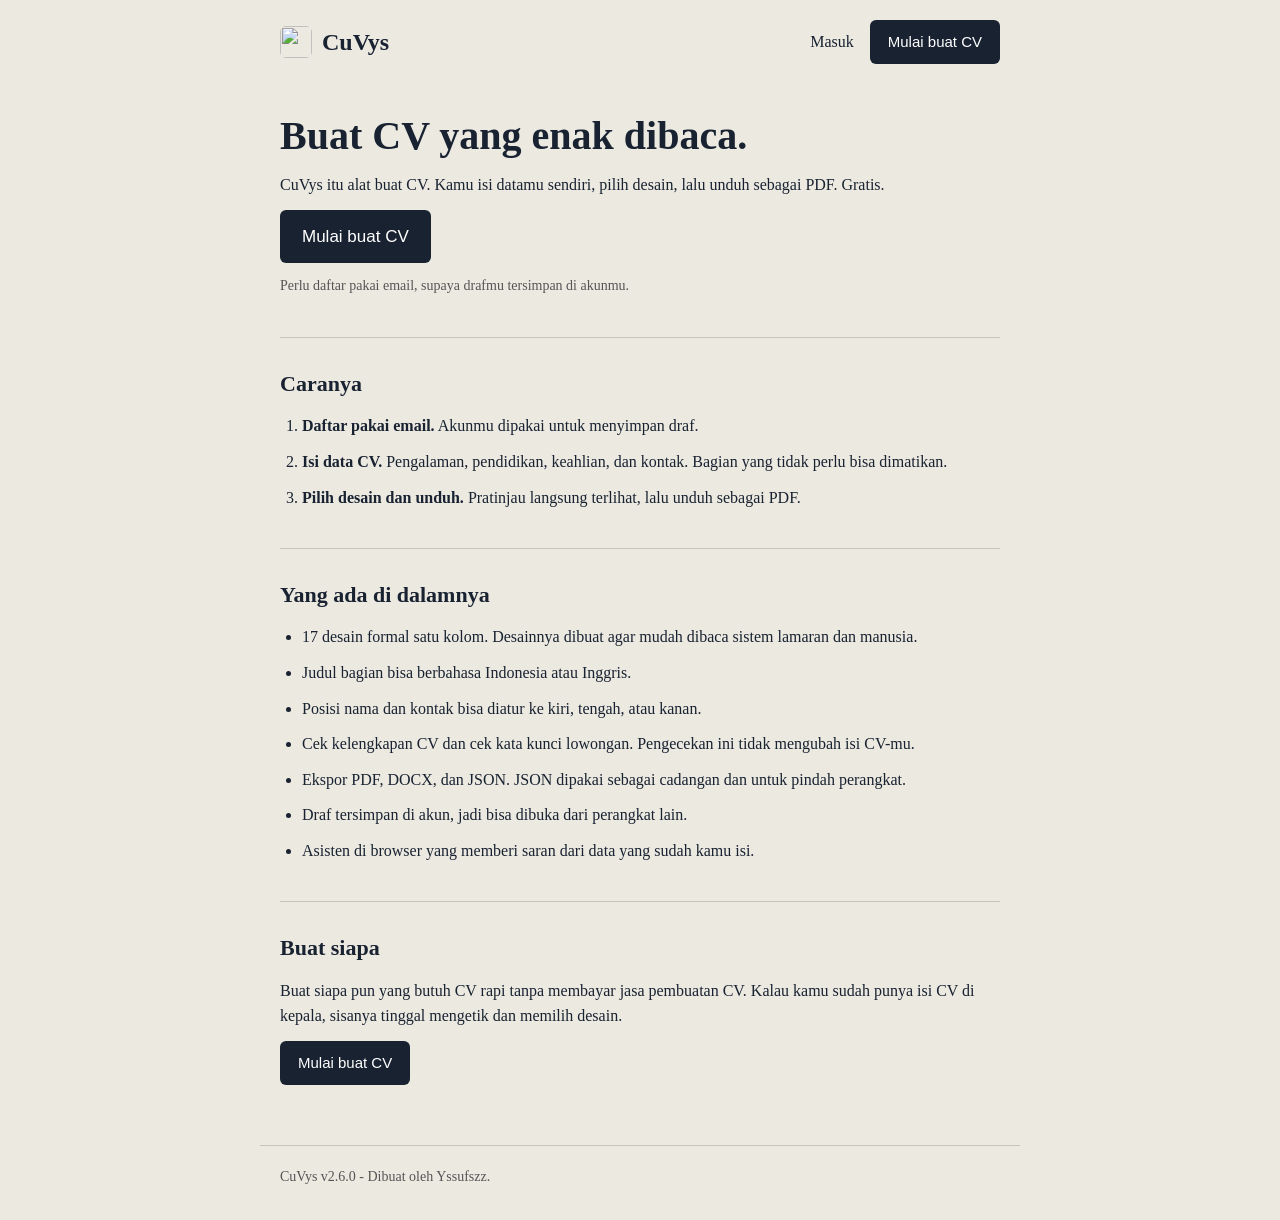
==== index.html @ 2f839fda "CuVys v2.6.0: rebrand ke CuVys, landing page baru di index, aplikasi pindah ke app.html, dash panjan" ====
<!doctype html>
<html lang="id">
<head>
<meta charset="utf-8" />
<meta name="viewport" content="width=device-width, initial-scale=1" />
<!-- CuVys v2.6.0 -->
<title>CuVys</title>
<meta name="description" content="CuVys - Buat CV gratis. Isi data, pilih desain, unduh PDF." />
<link rel="icon" type="image/png" href="icon.png" />
<link rel="stylesheet" href="landing.css?v=v2.6.0" />
</head>
<body>
<header class="top">
  <a class="brand" href="index.html"><img src="icon.png" alt="" width="32" height="32" /><span>CuVys</span></a>
  <nav>
    <a href="app.html">Masuk</a>
    <a class="btn" href="app.html">Mulai buat CV</a>
  </nav>
</header>

<main>
  <section class="hero">
    <h1>Buat CV yang enak dibaca.</h1>
    <p>CuVys itu alat buat CV. Kamu isi datamu sendiri, pilih desain, lalu unduh sebagai PDF. Gratis.</p>
    <p><a class="btn big" href="app.html">Mulai buat CV</a></p>
    <p class="small">Perlu daftar pakai email, supaya drafmu tersimpan di akunmu.</p>
  </section>

  <section>
    <h2>Caranya</h2>
    <ol class="steps">
      <li><strong>Daftar pakai email.</strong> Akunmu dipakai untuk menyimpan draf.</li>
      <li><strong>Isi data CV.</strong> Pengalaman, pendidikan, keahlian, dan kontak. Bagian yang tidak perlu bisa dimatikan.</li>
      <li><strong>Pilih desain dan unduh.</strong> Pratinjau langsung terlihat, lalu unduh sebagai PDF.</li>
    </ol>
  </section>

  <section>
    <h2>Yang ada di dalamnya</h2>
    <ul class="features">
      <li>17 desain formal satu kolom. Desainnya dibuat agar mudah dibaca sistem lamaran dan manusia.</li>
      <li>Judul bagian bisa berbahasa Indonesia atau Inggris.</li>
      <li>Posisi nama dan kontak bisa diatur ke kiri, tengah, atau kanan.</li>
      <li>Cek kelengkapan CV dan cek kata kunci lowongan. Pengecekan ini tidak mengubah isi CV-mu.</li>
      <li>Ekspor PDF, DOCX, dan JSON. JSON dipakai sebagai cadangan dan untuk pindah perangkat.</li>
      <li>Draf tersimpan di akun, jadi bisa dibuka dari perangkat lain.</li>
      <li>Asisten di browser yang memberi saran dari data yang sudah kamu isi.</li>
    </ul>
  </section>

  <section>
    <h2>Buat siapa</h2>
    <p>Buat siapa pun yang butuh CV rapi tanpa membayar jasa pembuatan CV. Kalau kamu sudah punya isi CV di kepala, sisanya tinggal mengetik dan memilih desain.</p>
    <p><a class="btn" href="app.html">Mulai buat CV</a></p>
  </section>
</main>

<footer>
  <p>CuVys v2.6.0 - Dibuat oleh Yssufszz.</p>
</footer>
</body>
</html>
---- landing.css ----
/* CuVys landing - sederhana, tanpa gradien dan tanpa efek menyala. */
* { box-sizing: border-box; }
body {
  margin: 0;
  background: #ece9e1;
  color: #182231;
  font-family: Georgia, "Times New Roman", serif;
  line-height: 1.6;
}
a { color: #182231; }
.top {
  max-width: 760px;
  margin: 0 auto;
  padding: 20px 20px 0;
  display: flex;
  align-items: center;
  justify-content: space-between;
  gap: 16px;
}
.brand {
  display: flex;
  align-items: center;
  gap: 10px;
  text-decoration: none;
  font-size: 24px;
  font-weight: 700;
}
.brand img { display: block; border-radius: 6px; }
nav { display: flex; align-items: center; gap: 16px; }
nav a { text-decoration: none; }
.btn {
  display: inline-block;
  background: #182231;
  color: #fff;
  text-decoration: none;
  padding: 10px 18px;
  border-radius: 6px;
  font-family: Arial, Helvetica, sans-serif;
  font-size: 15px;
}
.btn.big { padding: 13px 22px; font-size: 17px; }
main { max-width: 760px; margin: 0 auto; padding: 20px; }
section { padding: 28px 0; border-top: 1px solid #c9c4b8; }
section:first-child { border-top: none; }
h1 { font-size: 40px; line-height: 1.2; margin: 0 0 12px; }
h2 { font-size: 22px; margin: 0 0 12px; }
p { margin: 0 0 12px; }
p.small { font-size: 14px; color: #555; }
.steps, .features { margin: 0; padding-left: 22px; }
.steps li, .features li { margin-bottom: 10px; }
footer {
  max-width: 760px;
  margin: 0 auto;
  padding: 20px;
  border-top: 1px solid #c9c4b8;
  font-size: 14px;
  color: #555;
}
@media (max-width: 520px) {
  h1 { font-size: 32px; }
  .top { align-items: flex-start; }
  nav { flex-direction: column; align-items: flex-end; gap: 8px; }
}
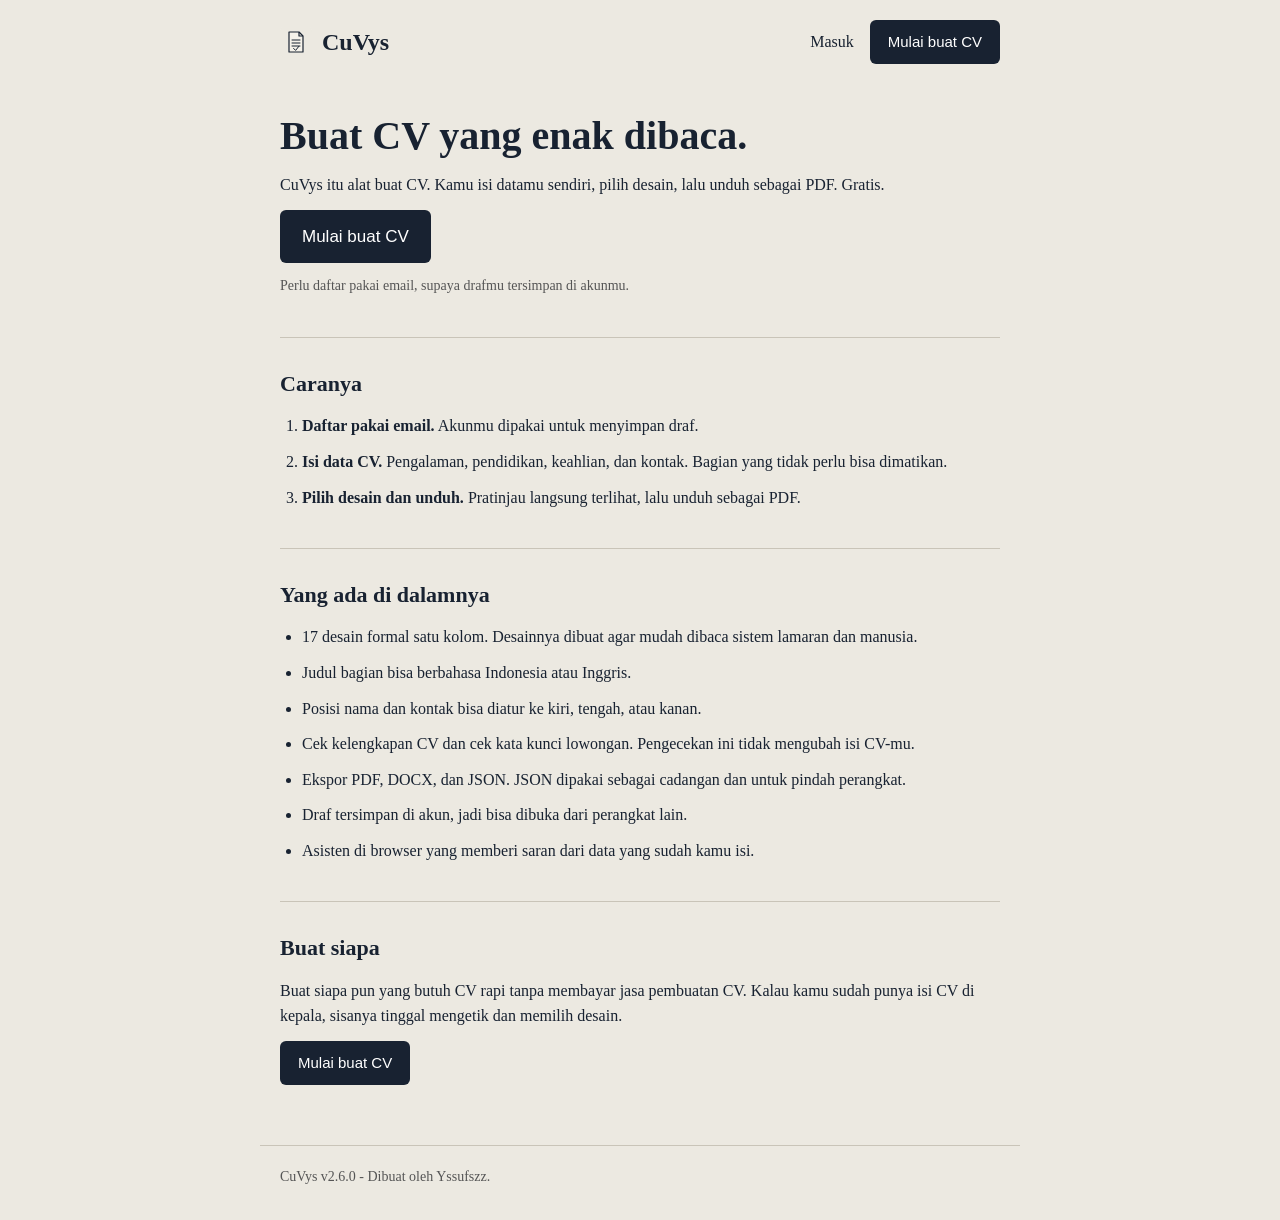
==== commit 7b279da3: "CuVys v2.6.0: ikon SVG untuk situs (favicon dan logo landing)" ====
--- a/index.html
+++ b/index.html
@@ -6,12 +6,12 @@
 <!-- CuVys v2.6.0 -->
 <title>CuVys</title>
 <meta name="description" content="CuVys - Buat CV gratis. Isi data, pilih desain, unduh PDF." />
-<link rel="icon" type="image/png" href="icon.png" />
+<link rel="icon" type="image/svg+xml" href="icon.svg" />
 <link rel="stylesheet" href="landing.css?v=v2.6.0" />
 </head>
 <body>
 <header class="top">
-  <a class="brand" href="index.html"><img src="icon.png" alt="" width="32" height="32" /><span>CuVys</span></a>
+  <a class="brand" href="index.html"><img src="icon.svg" alt="" width="32" height="32" /><span>CuVys</span></a>
   <nav>
     <a href="app.html">Masuk</a>
     <a class="btn" href="app.html">Mulai buat CV</a>
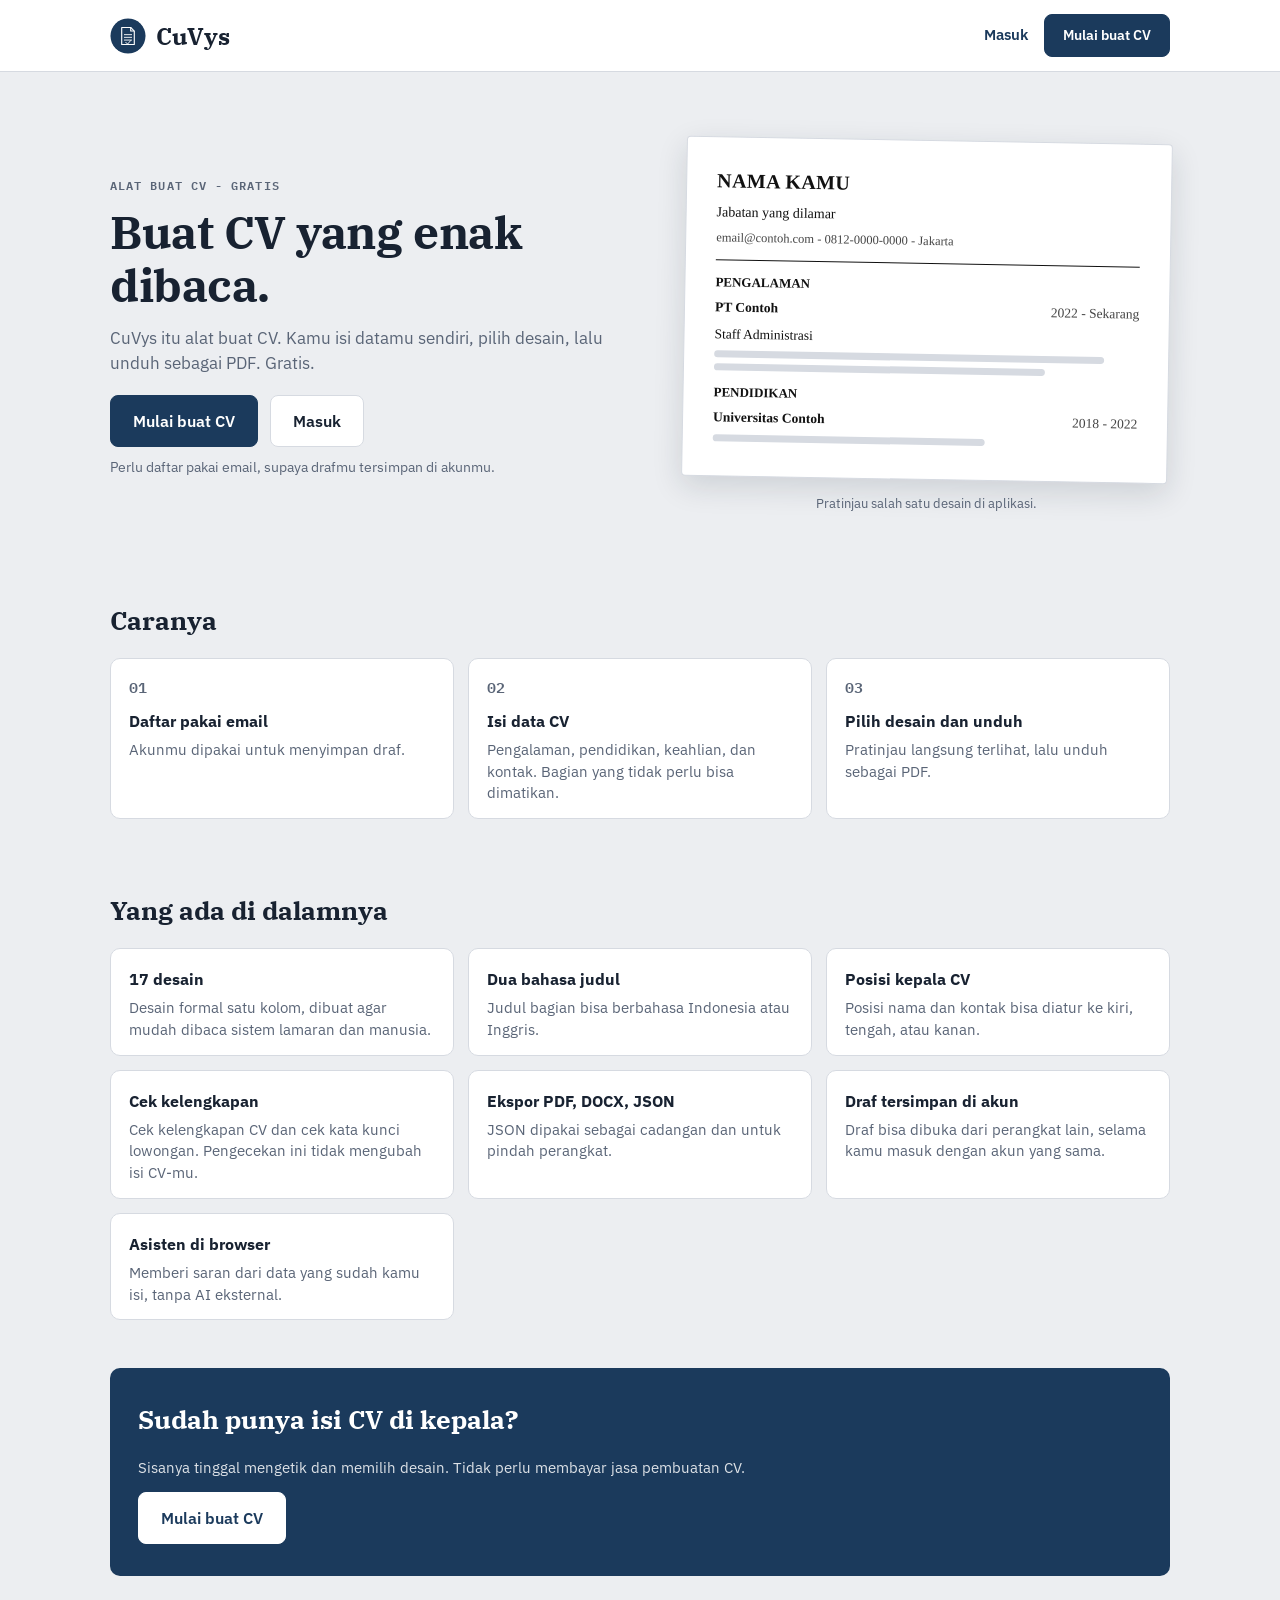
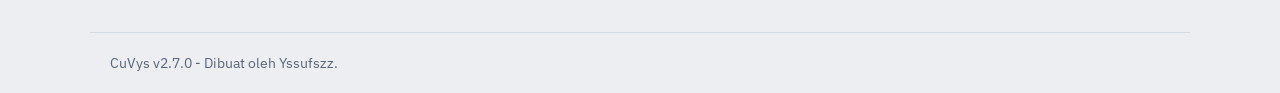
==== commit dd6ec179: "CuVys v2.7.0: enchant landing page (layout lebar, hero mock CV, kartu, warna/font aplikasi), ikon li" ====
--- a/index.html
+++ b/index.html
@@ -3,60 +3,122 @@
 <head>
 <meta charset="utf-8" />
 <meta name="viewport" content="width=device-width, initial-scale=1" />
-<!-- CuVys v2.6.0 -->
+<!-- CuVys v2.7.0 -->
 <title>CuVys</title>
 <meta name="description" content="CuVys - Buat CV gratis. Isi data, pilih desain, unduh PDF." />
-<link rel="icon" type="image/svg+xml" href="icon.svg" />
-<link rel="stylesheet" href="landing.css?v=v2.6.0" />
+<link rel="icon" type="image/svg+xml" href="icon.svg?v=v2.7.0" />
+<link rel="preconnect" href="https://fonts.googleapis.com">
+<link rel="preconnect" href="https://fonts.gstatic.com" crossorigin>
+<link href="https://fonts.googleapis.com/css2?family=IBM+Plex+Sans:wght@400;500;600;700&family=IBM+Plex+Serif:wght@600;700&family=IBM+Plex+Mono:wght@500;600&display=swap" rel="stylesheet">
+<link rel="stylesheet" href="landing.css?v=v2.7.0" />
+<script>try{document.documentElement.dataset.theme=window.matchMedia("(prefers-color-scheme: dark)").matches?"dark":"light";}catch(e){}</script>
 </head>
 <body>
 <header class="top">
-  <a class="brand" href="index.html"><img src="icon.svg" alt="" width="32" height="32" /><span>CuVys</span></a>
-  <nav>
-    <a href="app.html">Masuk</a>
-    <a class="btn" href="app.html">Mulai buat CV</a>
-  </nav>
+  <div class="top-inner">
+    <a class="brand" href="index.html"><img src="icon.svg?v=v2.7.0" alt="" width="36" height="36" /><span>CuVys</span></a>
+    <nav>
+      <a href="app.html">Masuk</a>
+      <a class="btn primary" href="app.html">Mulai buat CV</a>
+    </nav>
+  </div>
 </header>
 
-<main>
+<main class="wrap">
   <section class="hero">
-    <h1>Buat CV yang enak dibaca.</h1>
-    <p>CuVys itu alat buat CV. Kamu isi datamu sendiri, pilih desain, lalu unduh sebagai PDF. Gratis.</p>
-    <p><a class="btn big" href="app.html">Mulai buat CV</a></p>
-    <p class="small">Perlu daftar pakai email, supaya drafmu tersimpan di akunmu.</p>
+    <div class="hero-copy">
+      <p class="eyebrow">Alat buat CV - gratis</p>
+      <h1>Buat CV yang enak dibaca.</h1>
+      <p class="lede">CuVys itu alat buat CV. Kamu isi datamu sendiri, pilih desain, lalu unduh sebagai PDF. Gratis.</p>
+      <p class="cta-row">
+        <a class="btn primary big" href="app.html">Mulai buat CV</a>
+        <a class="btn big" href="app.html">Masuk</a>
+      </p>
+      <p class="small">Perlu daftar pakai email, supaya drafmu tersimpan di akunmu.</p>
+    </div>
+    <div class="hero-paper" aria-hidden="true">
+      <div class="mock">
+        <p class="mock-name">Nama Kamu</p>
+        <p class="mock-role">Jabatan yang dilamar</p>
+        <p class="mock-contact">email@contoh.com - 0812-0000-0000 - Jakarta</p>
+        <hr />
+        <p class="mock-head">Pengalaman</p>
+        <p class="mock-line"><strong>PT Contoh</strong> <span>2022 - Sekarang</span></p>
+        <p class="mock-line">Staff Administrasi</p>
+        <div class="bar" style="width:92%"></div>
+        <div class="bar" style="width:78%"></div>
+        <p class="mock-head">Pendidikan</p>
+        <p class="mock-line"><strong>Universitas Contoh</strong> <span>2018 - 2022</span></p>
+        <div class="bar" style="width:64%"></div>
+      </div>
+      <p class="mock-cap">Pratinjau salah satu desain di aplikasi.</p>
+    </div>
   </section>
 
   <section>
     <h2>Caranya</h2>
-    <ol class="steps">
-      <li><strong>Daftar pakai email.</strong> Akunmu dipakai untuk menyimpan draf.</li>
-      <li><strong>Isi data CV.</strong> Pengalaman, pendidikan, keahlian, dan kontak. Bagian yang tidak perlu bisa dimatikan.</li>
-      <li><strong>Pilih desain dan unduh.</strong> Pratinjau langsung terlihat, lalu unduh sebagai PDF.</li>
-    </ol>
+    <div class="steps">
+      <div class="card step">
+        <p class="num">01</p>
+        <h3>Daftar pakai email</h3>
+        <p>Akunmu dipakai untuk menyimpan draf.</p>
+      </div>
+      <div class="card step">
+        <p class="num">02</p>
+        <h3>Isi data CV</h3>
+        <p>Pengalaman, pendidikan, keahlian, dan kontak. Bagian yang tidak perlu bisa dimatikan.</p>
+      </div>
+      <div class="card step">
+        <p class="num">03</p>
+        <h3>Pilih desain dan unduh</h3>
+        <p>Pratinjau langsung terlihat, lalu unduh sebagai PDF.</p>
+      </div>
+    </div>
   </section>
 
   <section>
     <h2>Yang ada di dalamnya</h2>
-    <ul class="features">
-      <li>17 desain formal satu kolom. Desainnya dibuat agar mudah dibaca sistem lamaran dan manusia.</li>
-      <li>Judul bagian bisa berbahasa Indonesia atau Inggris.</li>
-      <li>Posisi nama dan kontak bisa diatur ke kiri, tengah, atau kanan.</li>
-      <li>Cek kelengkapan CV dan cek kata kunci lowongan. Pengecekan ini tidak mengubah isi CV-mu.</li>
-      <li>Ekspor PDF, DOCX, dan JSON. JSON dipakai sebagai cadangan dan untuk pindah perangkat.</li>
-      <li>Draf tersimpan di akun, jadi bisa dibuka dari perangkat lain.</li>
-      <li>Asisten di browser yang memberi saran dari data yang sudah kamu isi.</li>
-    </ul>
+    <div class="features">
+      <div class="card">
+        <h3>17 desain</h3>
+        <p>Desain formal satu kolom, dibuat agar mudah dibaca sistem lamaran dan manusia.</p>
+      </div>
+      <div class="card">
+        <h3>Dua bahasa judul</h3>
+        <p>Judul bagian bisa berbahasa Indonesia atau Inggris.</p>
+      </div>
+      <div class="card">
+        <h3>Posisi kepala CV</h3>
+        <p>Posisi nama dan kontak bisa diatur ke kiri, tengah, atau kanan.</p>
+      </div>
+      <div class="card">
+        <h3>Cek kelengkapan</h3>
+        <p>Cek kelengkapan CV dan cek kata kunci lowongan. Pengecekan ini tidak mengubah isi CV-mu.</p>
+      </div>
+      <div class="card">
+        <h3>Ekspor PDF, DOCX, JSON</h3>
+        <p>JSON dipakai sebagai cadangan dan untuk pindah perangkat.</p>
+      </div>
+      <div class="card">
+        <h3>Draf tersimpan di akun</h3>
+        <p>Draf bisa dibuka dari perangkat lain, selama kamu masuk dengan akun yang sama.</p>
+      </div>
+      <div class="card">
+        <h3>Asisten di browser</h3>
+        <p>Memberi saran dari data yang sudah kamu isi, tanpa AI eksternal.</p>
+      </div>
+    </div>
   </section>
 
-  <section>
-    <h2>Buat siapa</h2>
-    <p>Buat siapa pun yang butuh CV rapi tanpa membayar jasa pembuatan CV. Kalau kamu sudah punya isi CV di kepala, sisanya tinggal mengetik dan memilih desain.</p>
-    <p><a class="btn" href="app.html">Mulai buat CV</a></p>
+  <section class="cta-band">
+    <h2>Sudah punya isi CV di kepala?</h2>
+    <p>Sisanya tinggal mengetik dan memilih desain. Tidak perlu membayar jasa pembuatan CV.</p>
+    <p><a class="btn light big" href="app.html">Mulai buat CV</a></p>
   </section>
 </main>
 
 <footer>
-  <p>CuVys v2.6.0 - Dibuat oleh Yssufszz.</p>
+  <p>CuVys v2.7.0 - Dibuat oleh Yssufszz.</p>
 </footer>
 </body>
 </html>
--- a/landing.css
+++ b/landing.css
@@ -1,63 +1,83 @@
-/* CuVys landing - sederhana, tanpa gradien dan tanpa efek menyala. */
-* { box-sizing: border-box; }
-body {
-  margin: 0;
-  background: #ece9e1;
-  color: #182231;
-  font-family: Georgia, "Times New Roman", serif;
-  line-height: 1.6;
+/* CuVys landing - warna dan font disamakan dengan aplikasi (styles.css). */
+:root{
+  --bg:#eceef1; --surface:#ffffff; --surface-2:#f6f7f9; --ink:#182231; --muted:#5a6577;
+  --line:#d6dae1; --navy:#1b3a5c; --primary-bg:#1b3a5c; --ok:#1e6b43;
+  --radius:10px; --shadow:0 10px 30px rgba(20,32,52,.14); color-scheme:light;
 }
-a { color: #182231; }
-.top {
-  max-width: 760px;
-  margin: 0 auto;
-  padding: 20px 20px 0;
-  display: flex;
-  align-items: center;
-  justify-content: space-between;
-  gap: 16px;
+:root[data-theme="dark"]{
+  --bg:#10141b; --surface:#1a2029; --surface-2:#222a36; --ink:#e8ecf2; --muted:#a5afbd;
+  --line:#333e4e; --navy:#7fa8cf; --primary-bg:#2c5a8a; --ok:#6fc794;
+  --shadow:0 10px 30px rgba(0,0,0,.45); color-scheme:dark;
 }
-.brand {
-  display: flex;
-  align-items: center;
-  gap: 10px;
-  text-decoration: none;
-  font-size: 24px;
-  font-weight: 700;
+*{box-sizing:border-box}
+body{margin:0;background:var(--bg);color:var(--ink);font-family:"IBM Plex Sans",system-ui,-apple-system,"Segoe UI",sans-serif;font-size:15px;line-height:1.5;transition:background .25s ease,color .25s ease}
+a{color:var(--navy)}
+@keyframes rise{from{opacity:0;transform:translateY(8px)}to{opacity:1;transform:translateY(0)}}
+@media (prefers-reduced-motion:reduce){*{animation:none !important}}
+
+.top{position:sticky;top:0;z-index:10;background:var(--surface);border-bottom:1px solid var(--line)}
+.top-inner{max-width:1100px;margin:0 auto;padding:14px 20px;display:flex;align-items:center;justify-content:space-between;gap:16px}
+.brand{display:flex;align-items:center;gap:10px;text-decoration:none;color:var(--ink);font-family:"IBM Plex Serif",Georgia,serif;font-size:24px;font-weight:700}
+.brand img{display:block;border-radius:50%}
+nav{display:flex;align-items:center;gap:16px}
+nav a{text-decoration:none;font-weight:600}
+.btn{display:inline-block;border:1px solid var(--line);background:var(--surface);color:var(--ink);border-radius:8px;padding:10px 18px;font-weight:600;font-size:14px;text-decoration:none;transition:border-color .15s,background .15s,transform .15s}
+.btn:hover{border-color:var(--navy)}
+.btn:active{transform:scale(.98)}
+.btn.primary{background:var(--primary-bg);border-color:var(--primary-bg);color:#fff}
+.btn.primary:hover{filter:brightness(1.08)}
+.btn.light{background:#fff;border-color:#fff;color:#1b3a5c}
+.btn.big{padding:13px 22px;font-size:16px}
+
+.wrap{max-width:1100px;margin:0 auto;padding:20px 20px 56px}
+section{padding:36px 0}
+h2{font-family:"IBM Plex Serif",Georgia,serif;font-size:26px;margin:0 0 18px}
+h3{font-size:16px;margin:0 0 6px}
+p{margin:0 0 12px}
+
+.hero{display:grid;grid-template-columns:1.05fr .95fr;gap:36px;align-items:center;padding:48px 0 40px;animation:rise .3s ease both}
+.eyebrow{font-family:"IBM Plex Mono",monospace;font-size:12px;letter-spacing:.09em;text-transform:uppercase;color:var(--muted);font-weight:600}
+.hero h1{font-family:"IBM Plex Serif",Georgia,serif;font-size:46px;line-height:1.15;margin:0 0 14px;letter-spacing:-.01em}
+.lede{font-size:17px;color:var(--muted)}
+.cta-row{display:flex;gap:12px;flex-wrap:wrap;margin:18px 0 10px}
+.small{font-size:13.5px;color:var(--muted)}
+
+.hero-paper{animation:rise .35s ease .05s both}
+.mock{background:#fff;color:#111;border:1px solid var(--line);border-radius:4px;box-shadow:var(--shadow);padding:28px 30px;font-family:"Times New Roman",Georgia,serif;transform:rotate(1deg)}
+.mock p{margin:0 0 6px}
+.mock-name{font-size:20px;font-weight:700;text-transform:uppercase;letter-spacing:.02em}
+.mock-role{font-size:14px}
+.mock-contact{font-size:12.5px;color:#444}
+.mock hr{border:none;border-top:1px solid #111;margin:12px 0}
+.mock-head{font-size:13px;font-weight:700;text-transform:uppercase;margin-top:12px !important}
+.mock-line{display:flex;justify-content:space-between;gap:12px;font-size:13.5px}
+.mock-line span{color:#444;white-space:nowrap}
+.bar{height:7px;background:#d6dae1;border-radius:99px;margin:0 0 6px}
+.mock-cap{text-align:center;font-size:13px;color:var(--muted);margin-top:14px}
+
+.steps{display:grid;grid-template-columns:repeat(3,1fr);gap:14px}
+.features{display:grid;grid-template-columns:repeat(3,1fr);gap:14px}
+.card{background:var(--surface);border:1px solid var(--line);border-radius:var(--radius);padding:18px 18px 14px;animation:rise .3s ease both}
+.card p{color:var(--muted);font-size:14.5px}
+.card p:last-child{margin-bottom:0}
+.num{font-family:"IBM Plex Mono",monospace;color:var(--navy);font-weight:600;margin-bottom:10px !important}
+
+.cta-band{background:var(--primary-bg);color:#fff;border-radius:var(--radius);padding:32px 28px;margin-top:12px}
+.cta-band h2{color:#fff}
+.cta-band p{color:rgba(255,255,255,.85)}
+.cta-band p:last-child{margin-bottom:0}
+
+footer{max-width:1100px;margin:0 auto;padding:20px;border-top:1px solid var(--line);font-size:13.5px;color:var(--muted)}
+footer p{margin:0}
+
+@media (max-width:820px){
+  .hero{grid-template-columns:1fr;padding:28px 0}
+  .hero h1{font-size:36px}
+  .steps,.features{grid-template-columns:1fr 1fr}
+  .mock{transform:none}
 }
-.brand img { display: block; border-radius: 6px; }
-nav { display: flex; align-items: center; gap: 16px; }
-nav a { text-decoration: none; }
-.btn {
-  display: inline-block;
-  background: #182231;
-  color: #fff;
-  text-decoration: none;
-  padding: 10px 18px;
-  border-radius: 6px;
-  font-family: Arial, Helvetica, sans-serif;
-  font-size: 15px;
+@media (max-width:520px){
+  .steps,.features{grid-template-columns:1fr}
+  .top-inner{padding:12px 16px}
+  nav a:first-child{display:none}
 }
-.btn.big { padding: 13px 22px; font-size: 17px; }
-main { max-width: 760px; margin: 0 auto; padding: 20px; }
-section { padding: 28px 0; border-top: 1px solid #c9c4b8; }
-section:first-child { border-top: none; }
-h1 { font-size: 40px; line-height: 1.2; margin: 0 0 12px; }
-h2 { font-size: 22px; margin: 0 0 12px; }
-p { margin: 0 0 12px; }
-p.small { font-size: 14px; color: #555; }
-.steps, .features { margin: 0; padding-left: 22px; }
-.steps li, .features li { margin-bottom: 10px; }
-footer {
-  max-width: 760px;
-  margin: 0 auto;
-  padding: 20px;
-  border-top: 1px solid #c9c4b8;
-  font-size: 14px;
-  color: #555;
-}
-@media (max-width: 520px) {
-  h1 { font-size: 32px; }
-  .top { align-items: flex-start; }
-  nav { flex-direction: column; align-items: flex-end; gap: 8px; }
-}
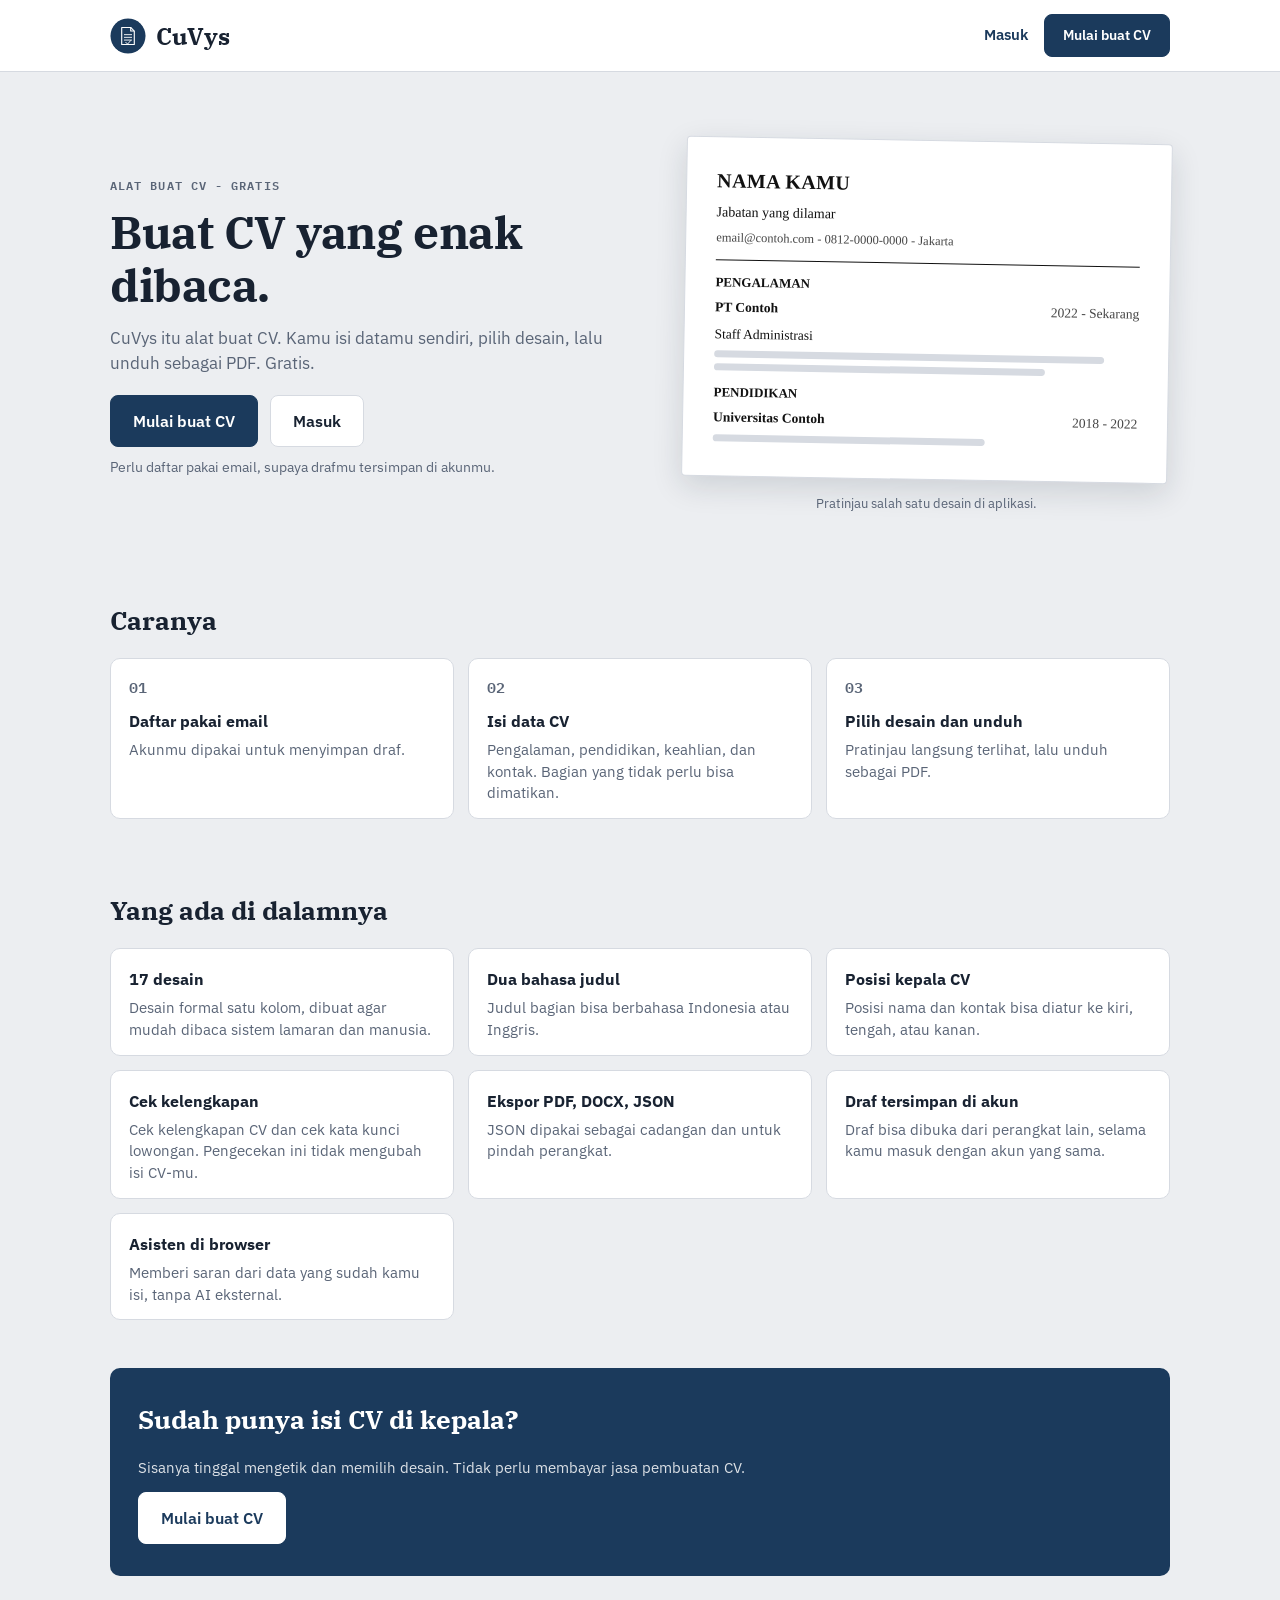
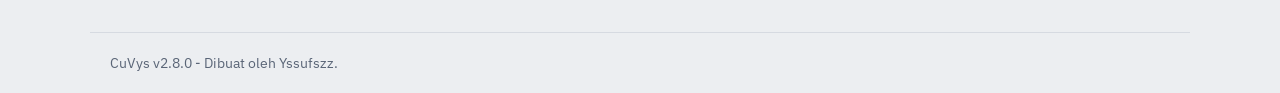
==== commit 23b891a7: "CuVys v2.8.0: label kontak konsisten per bahasa, toggle Terbuka untuk relokasi di semua output, rapi" ====
--- a/index.html
+++ b/index.html
@@ -3,20 +3,20 @@
 <head>
 <meta charset="utf-8" />
 <meta name="viewport" content="width=device-width, initial-scale=1" />
-<!-- CuVys v2.7.0 -->
+<!-- CuVys v2.8.0 -->
 <title>CuVys</title>
 <meta name="description" content="CuVys - Buat CV gratis. Isi data, pilih desain, unduh PDF." />
-<link rel="icon" type="image/svg+xml" href="icon.svg?v=v2.7.0" />
+<link rel="icon" type="image/svg+xml" href="icon.svg?v=v2.8.0" />
 <link rel="preconnect" href="https://fonts.googleapis.com">
 <link rel="preconnect" href="https://fonts.gstatic.com" crossorigin>
 <link href="https://fonts.googleapis.com/css2?family=IBM+Plex+Sans:wght@400;500;600;700&family=IBM+Plex+Serif:wght@600;700&family=IBM+Plex+Mono:wght@500;600&display=swap" rel="stylesheet">
-<link rel="stylesheet" href="landing.css?v=v2.7.0" />
+<link rel="stylesheet" href="landing.css?v=v2.8.0" />
 <script>try{document.documentElement.dataset.theme=window.matchMedia("(prefers-color-scheme: dark)").matches?"dark":"light";}catch(e){}</script>
 </head>
 <body>
 <header class="top">
   <div class="top-inner">
-    <a class="brand" href="index.html"><img src="icon.svg?v=v2.7.0" alt="" width="36" height="36" /><span>CuVys</span></a>
+    <a class="brand" href="index.html"><img src="icon.svg?v=v2.8.0" alt="" width="36" height="36" /><span>CuVys</span></a>
     <nav>
       <a href="app.html">Masuk</a>
       <a class="btn primary" href="app.html">Mulai buat CV</a>
@@ -118,7 +118,7 @@
 </main>
 
 <footer>
-  <p>CuVys v2.7.0 - Dibuat oleh Yssufszz.</p>
+  <p>CuVys v2.8.0 - Dibuat oleh Yssufszz.</p>
 </footer>
 </body>
 </html>
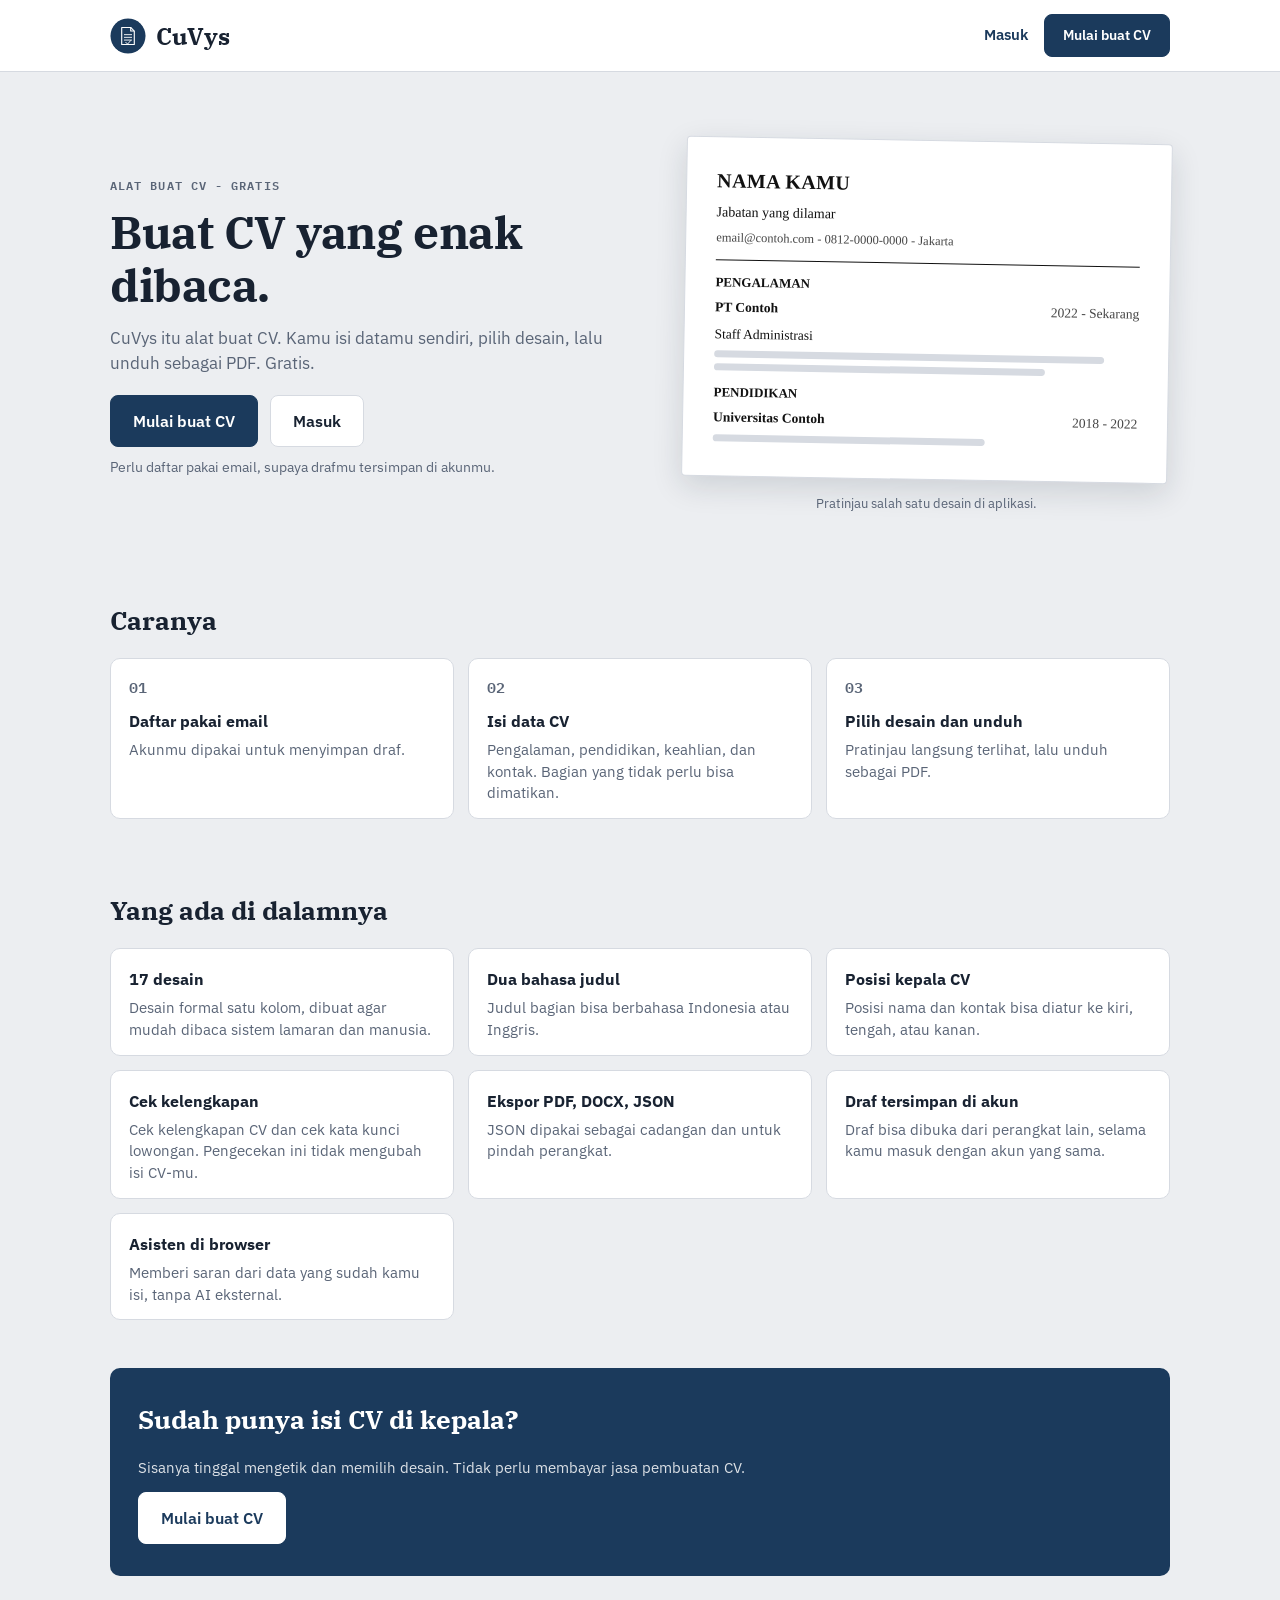
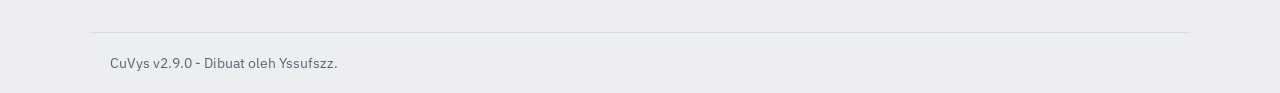
==== commit 95080427: "CuVys v2.9.0: relokasi di samping domisili dengan kurung, kontrol perataan isi CV, rapikan header se" ====
--- a/index.html
+++ b/index.html
@@ -3,20 +3,20 @@
 <head>
 <meta charset="utf-8" />
 <meta name="viewport" content="width=device-width, initial-scale=1" />
-<!-- CuVys v2.8.0 -->
+<!-- CuVys v2.9.0 -->
 <title>CuVys</title>
 <meta name="description" content="CuVys - Buat CV gratis. Isi data, pilih desain, unduh PDF." />
-<link rel="icon" type="image/svg+xml" href="icon.svg?v=v2.8.0" />
+<link rel="icon" type="image/svg+xml" href="icon.svg?v=v2.9.0" />
 <link rel="preconnect" href="https://fonts.googleapis.com">
 <link rel="preconnect" href="https://fonts.gstatic.com" crossorigin>
 <link href="https://fonts.googleapis.com/css2?family=IBM+Plex+Sans:wght@400;500;600;700&family=IBM+Plex+Serif:wght@600;700&family=IBM+Plex+Mono:wght@500;600&display=swap" rel="stylesheet">
-<link rel="stylesheet" href="landing.css?v=v2.8.0" />
+<link rel="stylesheet" href="landing.css?v=v2.9.0" />
 <script>try{document.documentElement.dataset.theme=window.matchMedia("(prefers-color-scheme: dark)").matches?"dark":"light";}catch(e){}</script>
 </head>
 <body>
 <header class="top">
   <div class="top-inner">
-    <a class="brand" href="index.html"><img src="icon.svg?v=v2.8.0" alt="" width="36" height="36" /><span>CuVys</span></a>
+    <a class="brand" href="index.html"><img src="icon.svg?v=v2.9.0" alt="" width="36" height="36" /><span>CuVys</span></a>
     <nav>
       <a href="app.html">Masuk</a>
       <a class="btn primary" href="app.html">Mulai buat CV</a>
@@ -118,7 +118,7 @@
 </main>
 
 <footer>
-  <p>CuVys v2.8.0 - Dibuat oleh Yssufszz.</p>
+  <p>CuVys v2.9.0 - Dibuat oleh Yssufszz.</p>
 </footer>
 </body>
 </html>
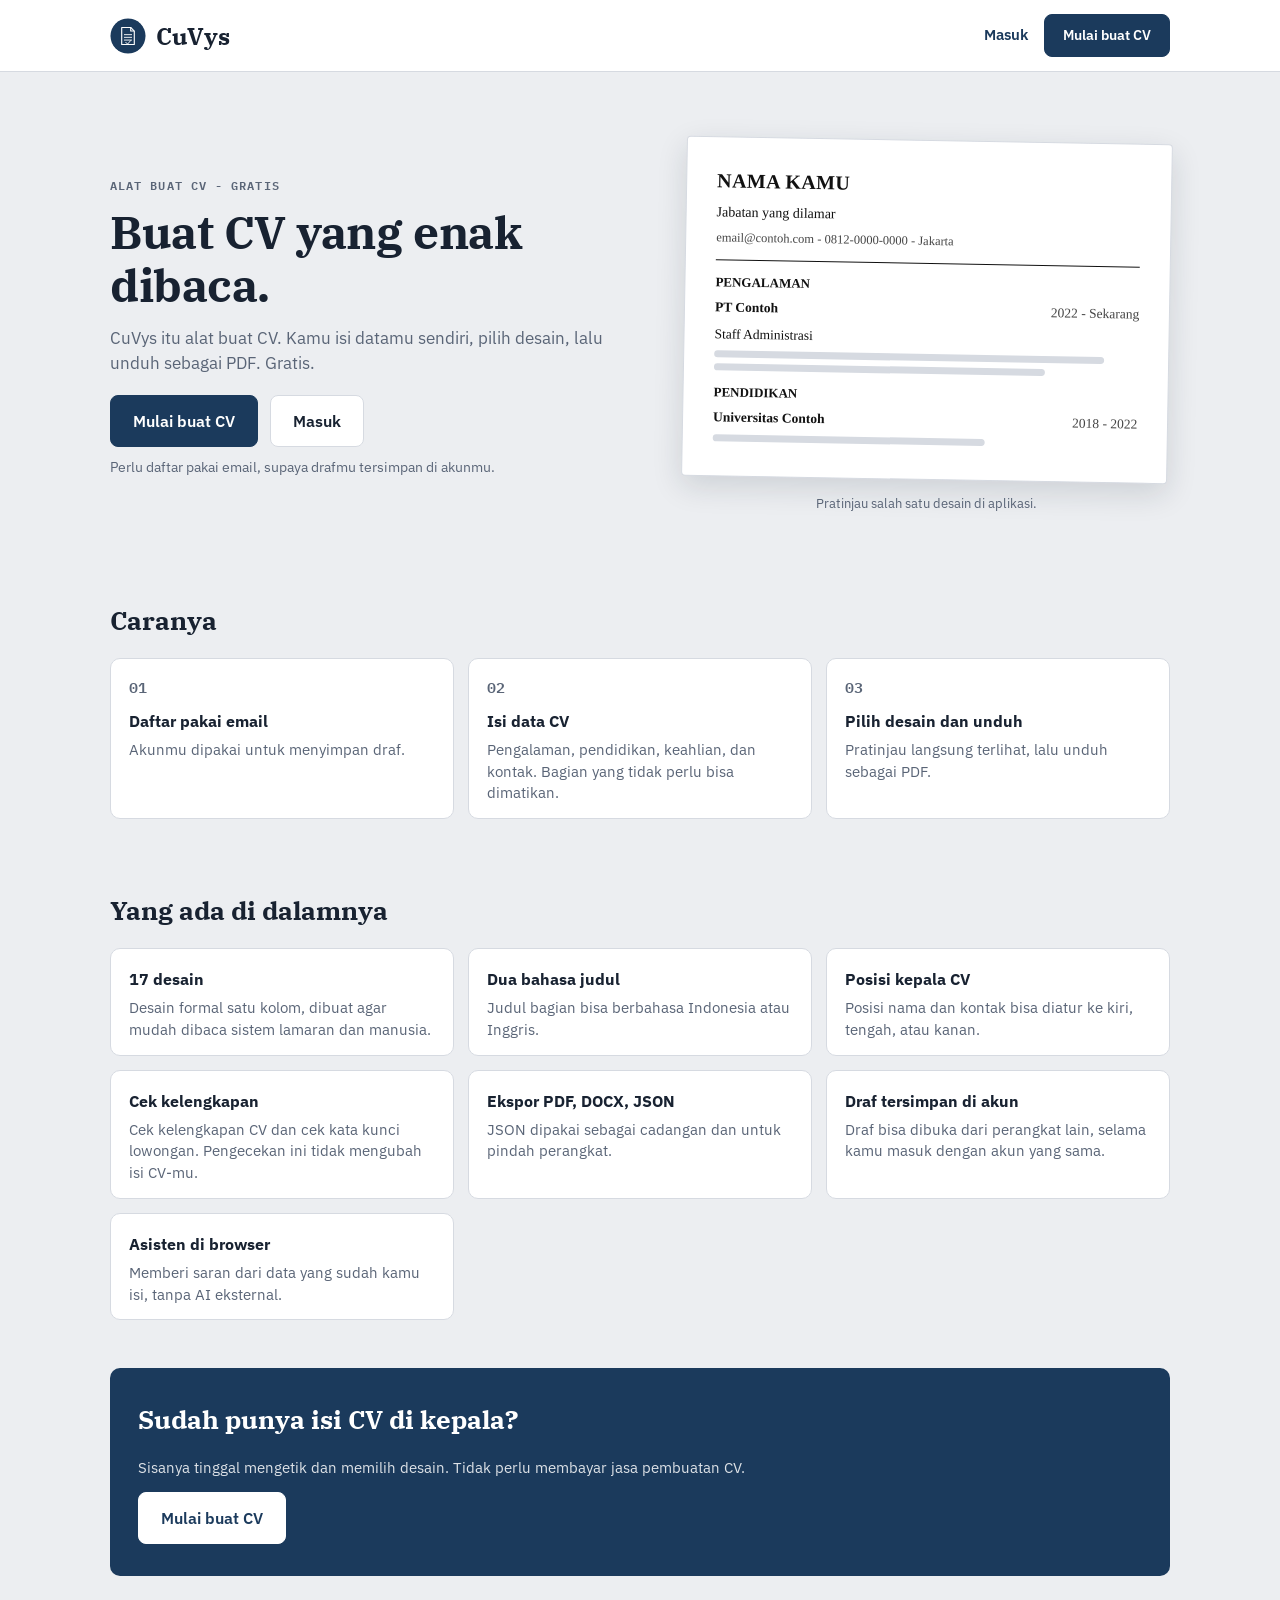
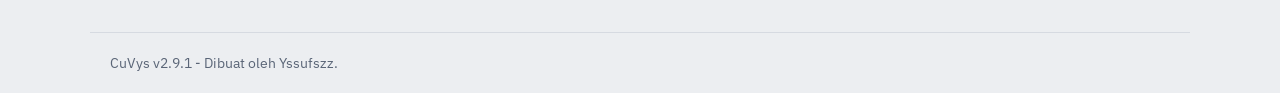
==== commit 0f0cc20b: "CuVys v2.9.1: perbaiki header workbench yang terpotong (line-height brand, padding, scroll-margin an" ====
--- a/index.html
+++ b/index.html
@@ -3,20 +3,20 @@
 <head>
 <meta charset="utf-8" />
 <meta name="viewport" content="width=device-width, initial-scale=1" />
-<!-- CuVys v2.9.0 -->
+<!-- CuVys v2.9.1 -->
 <title>CuVys</title>
 <meta name="description" content="CuVys - Buat CV gratis. Isi data, pilih desain, unduh PDF." />
-<link rel="icon" type="image/svg+xml" href="icon.svg?v=v2.9.0" />
+<link rel="icon" type="image/svg+xml" href="icon.svg?v=v2.9.1" />
 <link rel="preconnect" href="https://fonts.googleapis.com">
 <link rel="preconnect" href="https://fonts.gstatic.com" crossorigin>
 <link href="https://fonts.googleapis.com/css2?family=IBM+Plex+Sans:wght@400;500;600;700&family=IBM+Plex+Serif:wght@600;700&family=IBM+Plex+Mono:wght@500;600&display=swap" rel="stylesheet">
-<link rel="stylesheet" href="landing.css?v=v2.9.0" />
+<link rel="stylesheet" href="landing.css?v=v2.9.1" />
 <script>try{document.documentElement.dataset.theme=window.matchMedia("(prefers-color-scheme: dark)").matches?"dark":"light";}catch(e){}</script>
 </head>
 <body>
 <header class="top">
   <div class="top-inner">
-    <a class="brand" href="index.html"><img src="icon.svg?v=v2.9.0" alt="" width="36" height="36" /><span>CuVys</span></a>
+    <a class="brand" href="index.html"><img src="icon.svg?v=v2.9.1" alt="" width="36" height="36" /><span>CuVys</span></a>
     <nav>
       <a href="app.html">Masuk</a>
       <a class="btn primary" href="app.html">Mulai buat CV</a>
@@ -118,7 +118,7 @@
 </main>
 
 <footer>
-  <p>CuVys v2.9.0 - Dibuat oleh Yssufszz.</p>
+  <p>CuVys v2.9.1 - Dibuat oleh Yssufszz.</p>
 </footer>
 </body>
 </html>
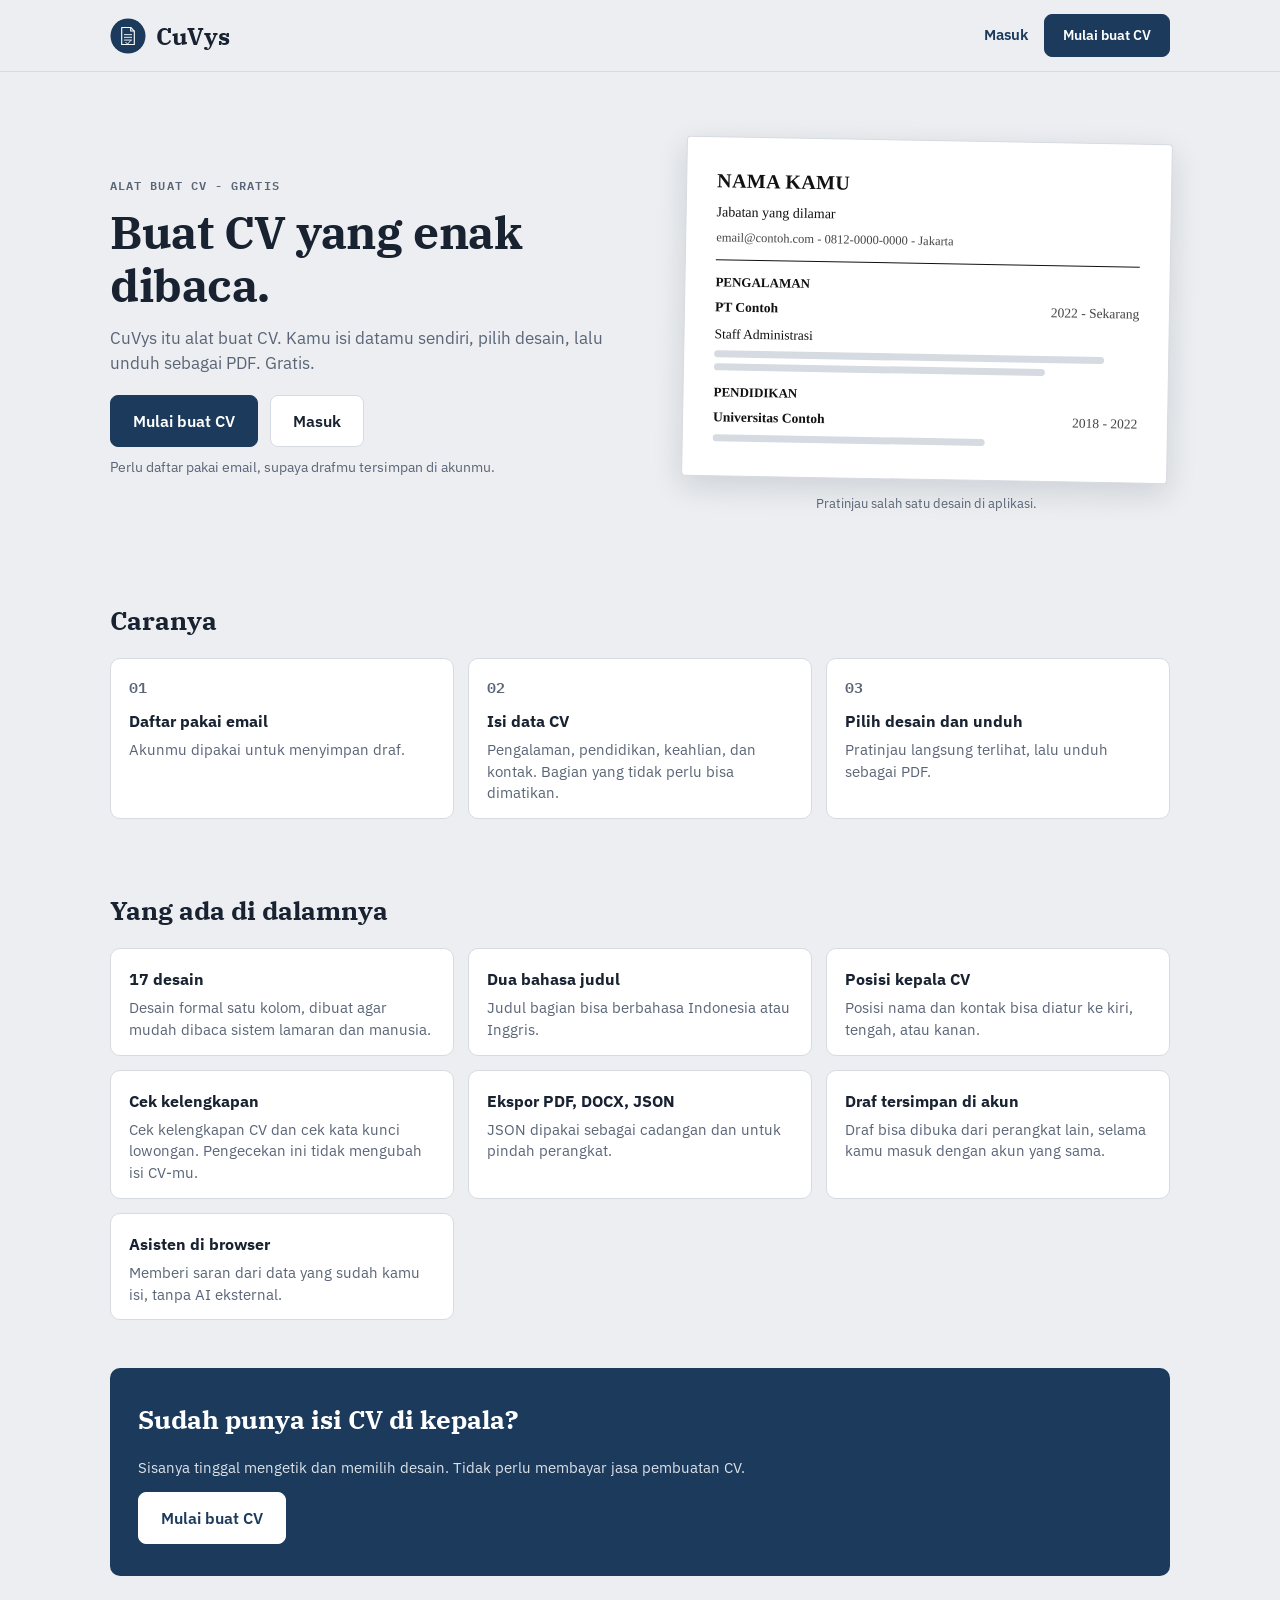
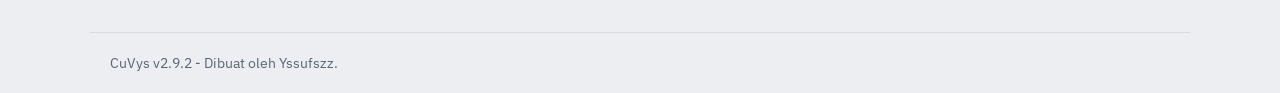
==== commit 99a06e1c: "CuVys v2.9.2: header tanpa strip warna, rapikan header Formal Dokumen (grid label/nilai, wrap rapi, " ====
--- a/index.html
+++ b/index.html
@@ -3,20 +3,20 @@
 <head>
 <meta charset="utf-8" />
 <meta name="viewport" content="width=device-width, initial-scale=1" />
-<!-- CuVys v2.9.1 -->
+<!-- CuVys v2.9.2 -->
 <title>CuVys</title>
 <meta name="description" content="CuVys - Buat CV gratis. Isi data, pilih desain, unduh PDF." />
-<link rel="icon" type="image/svg+xml" href="icon.svg?v=v2.9.1" />
+<link rel="icon" type="image/svg+xml" href="icon.svg?v=v2.9.2" />
 <link rel="preconnect" href="https://fonts.googleapis.com">
 <link rel="preconnect" href="https://fonts.gstatic.com" crossorigin>
 <link href="https://fonts.googleapis.com/css2?family=IBM+Plex+Sans:wght@400;500;600;700&family=IBM+Plex+Serif:wght@600;700&family=IBM+Plex+Mono:wght@500;600&display=swap" rel="stylesheet">
-<link rel="stylesheet" href="landing.css?v=v2.9.1" />
+<link rel="stylesheet" href="landing.css?v=v2.9.2" />
 <script>try{document.documentElement.dataset.theme=window.matchMedia("(prefers-color-scheme: dark)").matches?"dark":"light";}catch(e){}</script>
 </head>
 <body>
 <header class="top">
   <div class="top-inner">
-    <a class="brand" href="index.html"><img src="icon.svg?v=v2.9.1" alt="" width="36" height="36" /><span>CuVys</span></a>
+    <a class="brand" href="index.html"><img src="icon.svg?v=v2.9.2" alt="" width="36" height="36" /><span>CuVys</span></a>
     <nav>
       <a href="app.html">Masuk</a>
       <a class="btn primary" href="app.html">Mulai buat CV</a>
@@ -118,7 +118,7 @@
 </main>
 
 <footer>
-  <p>CuVys v2.9.1 - Dibuat oleh Yssufszz.</p>
+  <p>CuVys v2.9.2 - Dibuat oleh Yssufszz.</p>
 </footer>
 </body>
 </html>
--- a/landing.css
+++ b/landing.css
@@ -15,7 +15,7 @@
 @keyframes rise{from{opacity:0;transform:translateY(8px)}to{opacity:1;transform:translateY(0)}}
 @media (prefers-reduced-motion:reduce){*{animation:none !important}}
 
-.top{position:sticky;top:0;z-index:10;background:var(--surface);border-bottom:1px solid var(--line)}
+.top{position:sticky;top:0;z-index:10;background:var(--bg);border-bottom:1px solid var(--line)}
 .top-inner{max-width:1100px;margin:0 auto;padding:14px 20px;display:flex;align-items:center;justify-content:space-between;gap:16px}
 .brand{display:flex;align-items:center;gap:10px;text-decoration:none;color:var(--ink);font-family:"IBM Plex Serif",Georgia,serif;font-size:24px;font-weight:700}
 .brand img{display:block;border-radius:50%}
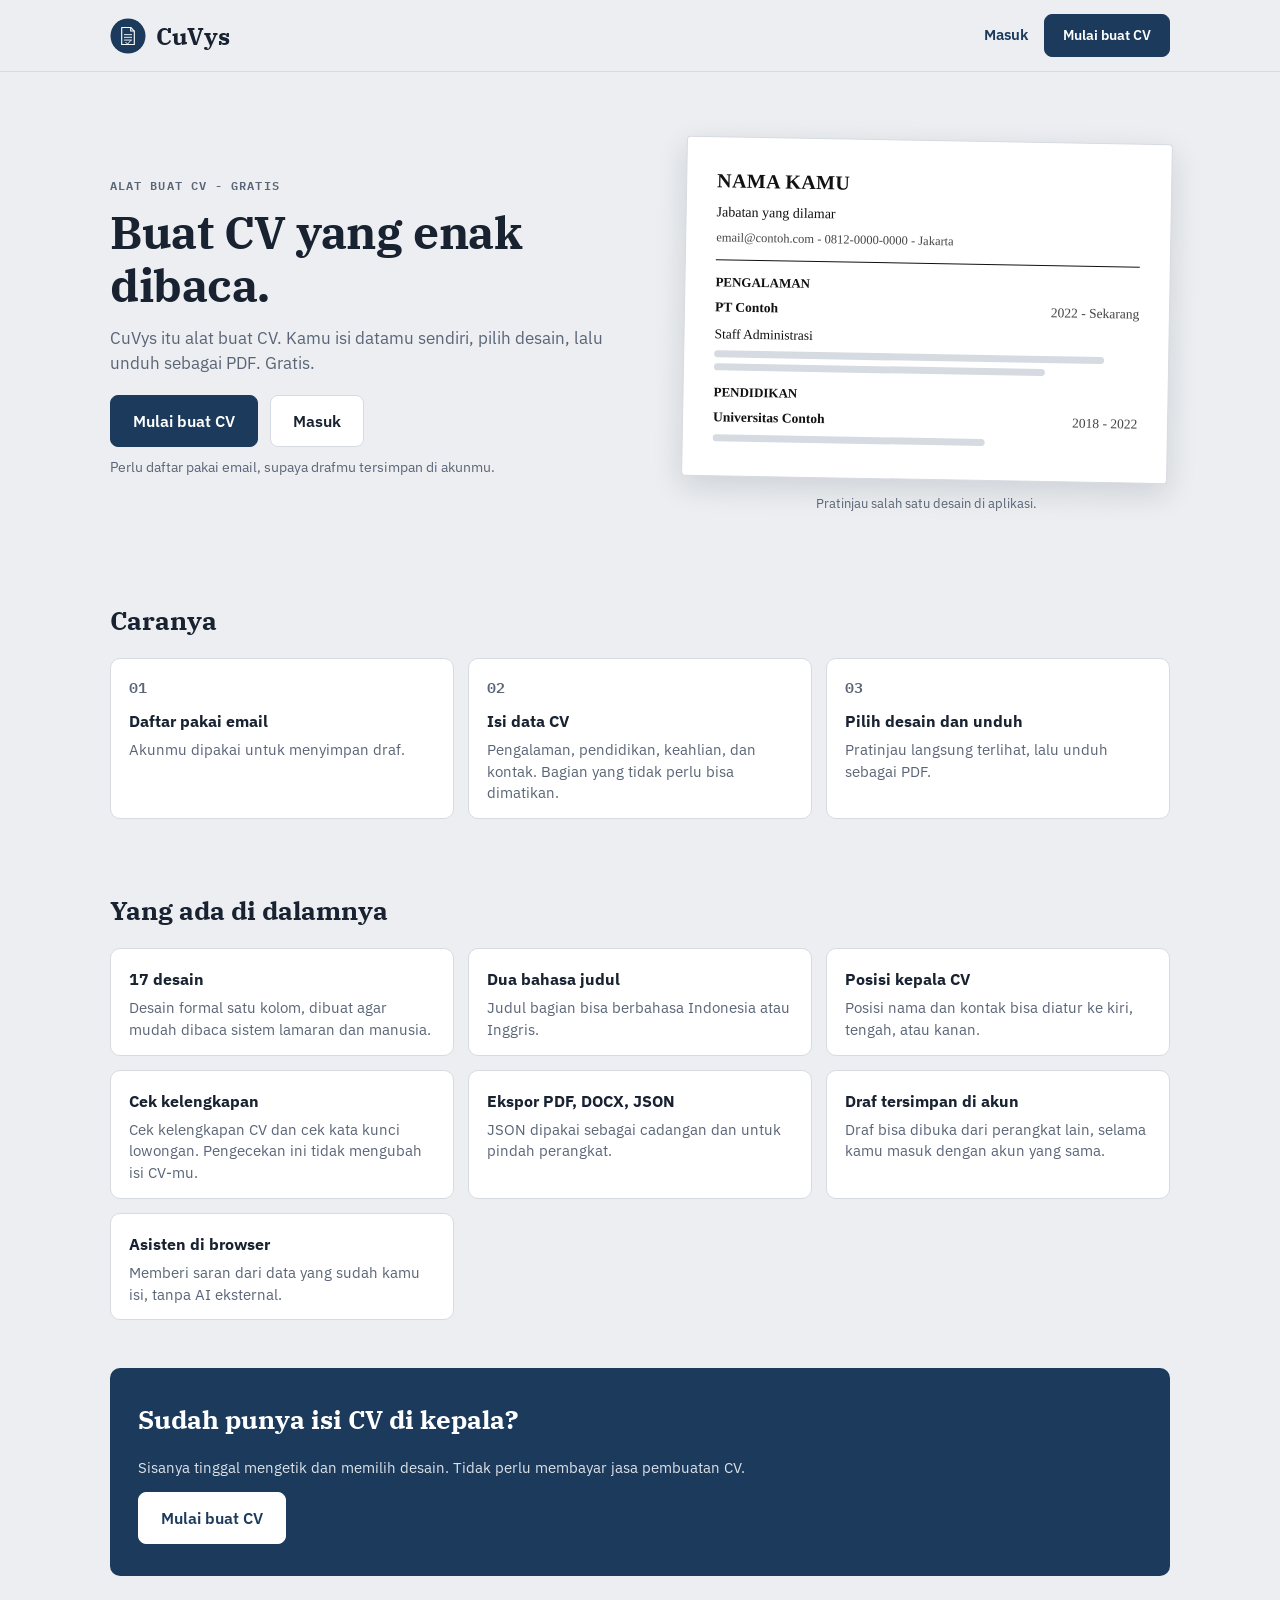
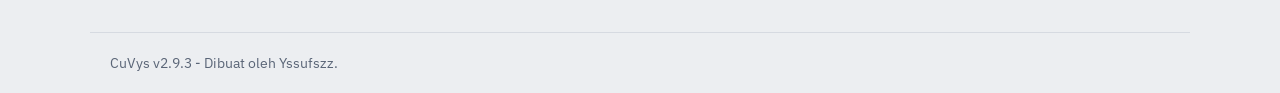
==== commit 994a04d1: "CuVys v2.9.3: perbaiki reset password - link reset ke /app.html + form password baru" ====
--- a/index.html
+++ b/index.html
@@ -3,20 +3,20 @@
 <head>
 <meta charset="utf-8" />
 <meta name="viewport" content="width=device-width, initial-scale=1" />
-<!-- CuVys v2.9.2 -->
+<!-- CuVys v2.9.3 -->
 <title>CuVys</title>
 <meta name="description" content="CuVys - Buat CV gratis. Isi data, pilih desain, unduh PDF." />
-<link rel="icon" type="image/svg+xml" href="icon.svg?v=v2.9.2" />
+<link rel="icon" type="image/svg+xml" href="icon.svg?v=v2.9.3" />
 <link rel="preconnect" href="https://fonts.googleapis.com">
 <link rel="preconnect" href="https://fonts.gstatic.com" crossorigin>
 <link href="https://fonts.googleapis.com/css2?family=IBM+Plex+Sans:wght@400;500;600;700&family=IBM+Plex+Serif:wght@600;700&family=IBM+Plex+Mono:wght@500;600&display=swap" rel="stylesheet">
-<link rel="stylesheet" href="landing.css?v=v2.9.2" />
+<link rel="stylesheet" href="landing.css?v=v2.9.3" />
 <script>try{document.documentElement.dataset.theme=window.matchMedia("(prefers-color-scheme: dark)").matches?"dark":"light";}catch(e){}</script>
 </head>
 <body>
 <header class="top">
   <div class="top-inner">
-    <a class="brand" href="index.html"><img src="icon.svg?v=v2.9.2" alt="" width="36" height="36" /><span>CuVys</span></a>
+    <a class="brand" href="index.html"><img src="icon.svg?v=v2.9.3" alt="" width="36" height="36" /><span>CuVys</span></a>
     <nav>
       <a href="app.html">Masuk</a>
       <a class="btn primary" href="app.html">Mulai buat CV</a>
@@ -118,7 +118,7 @@
 </main>
 
 <footer>
-  <p>CuVys v2.9.2 - Dibuat oleh Yssufszz.</p>
+  <p>CuVys v2.9.3 - Dibuat oleh Yssufszz.</p>
 </footer>
 </body>
 </html>
